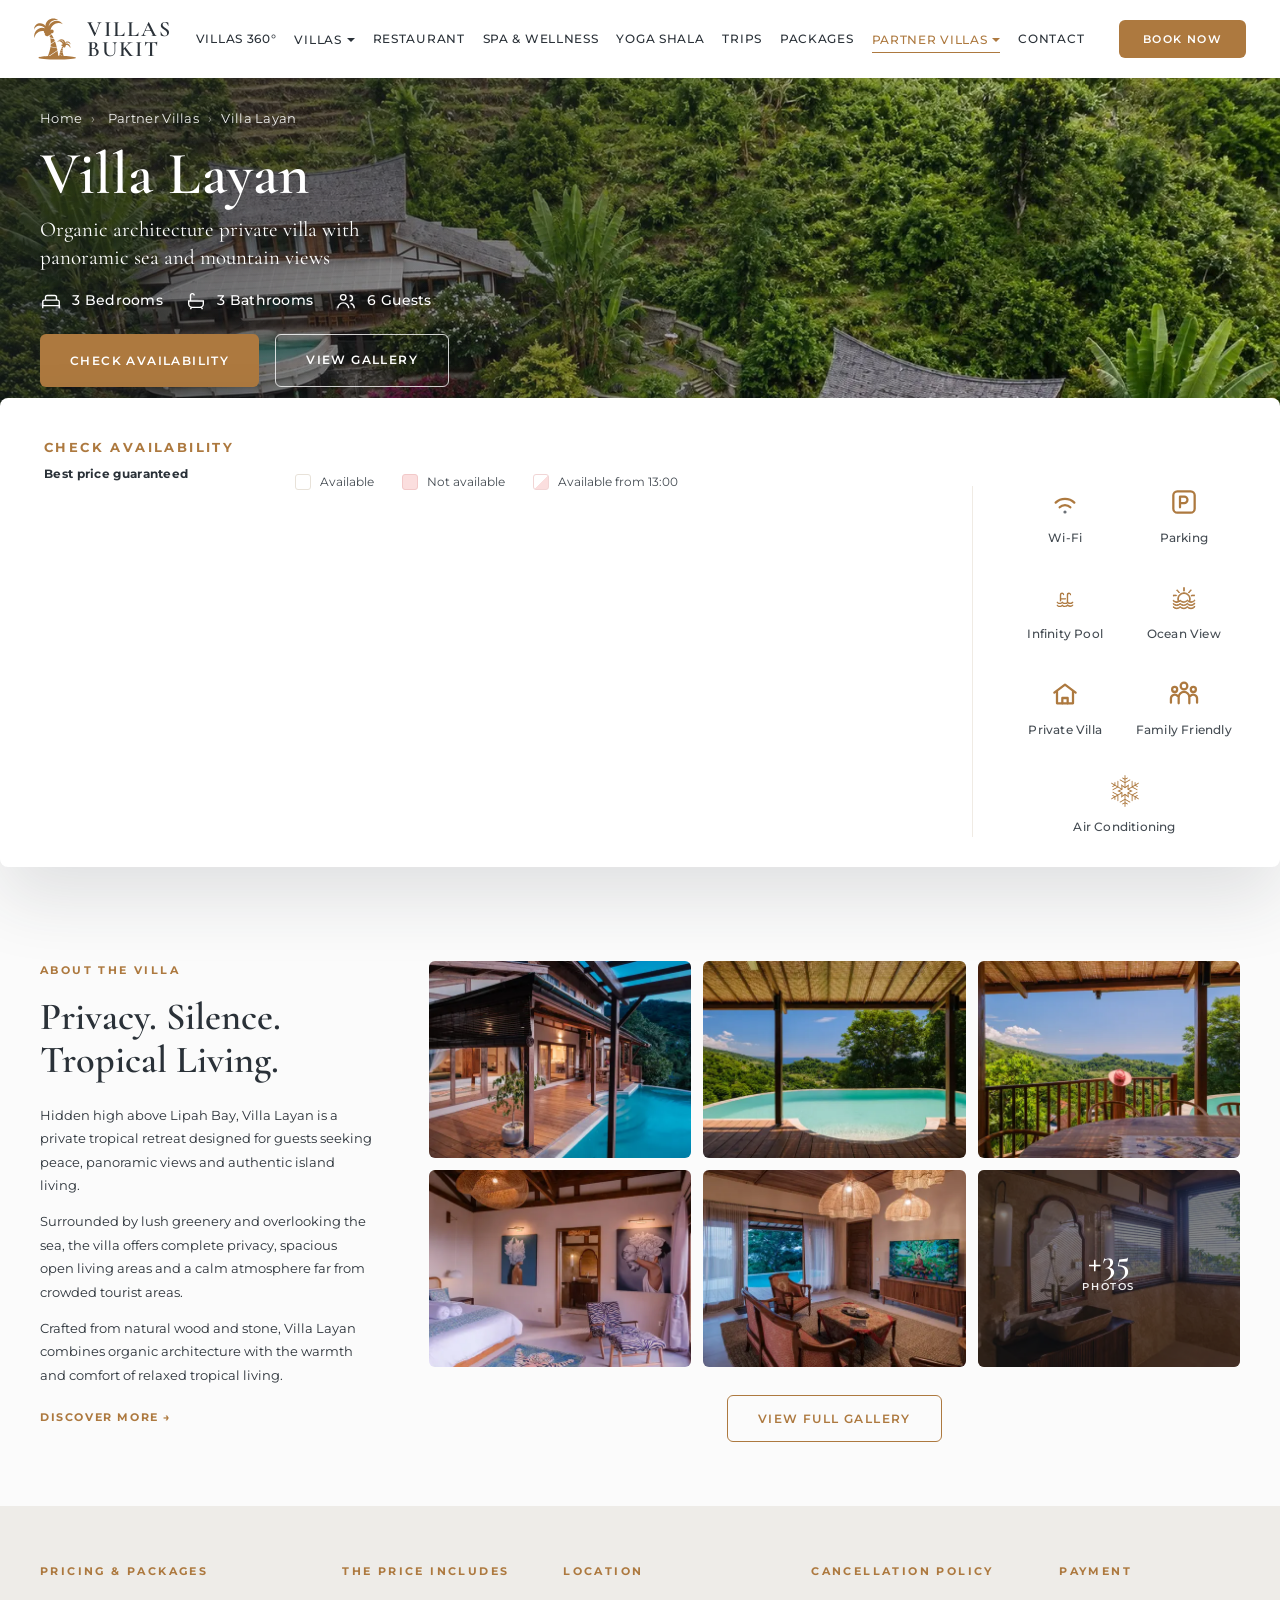
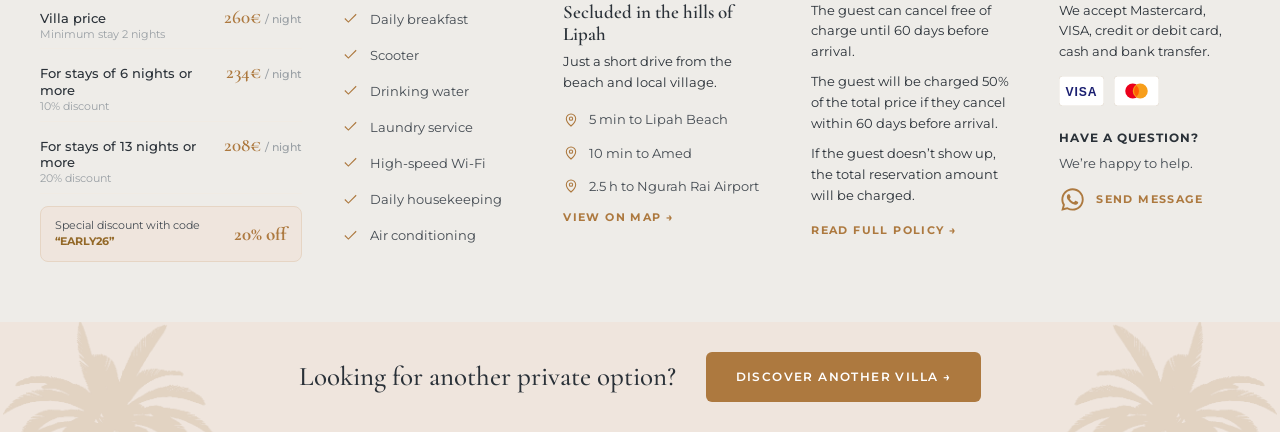
==== villa-layan/index.html @ c26c5bc2 "Initial commit — partner villas site (Villa Sana + Villa Layan) Villa Sana responsive hero: 1500px w" ====
<!DOCTYPE html>
<html lang="en">
<head>
  <meta charset="UTF-8">
  <meta name="viewport" content="width=device-width, initial-scale=1.0">
  <title>Villa Layan — Organic Architecture Private Villa | Villas Bukit Lipah</title>
  <meta name="description" content="Villa Layan – organic architecture private villa with panoramic sea and mountain views. 3 bedrooms, infinity pool, secluded in the hills of Lipah, Bali.">
  <link rel="icon" href="https://villasbukit.com/wp-content/uploads/2020/02/cropped-cropped-LogoEmbleme-32x32.png" sizes="32x32">
  <link rel="preconnect" href="https://fonts.googleapis.com">
  <link rel="preconnect" href="https://fonts.gstatic.com" crossorigin>
  <!-- warm up Smoobu's origins early so the booking tool + calendar load faster -->
  <link rel="preconnect" href="https://login.smoobu.com">
  <link rel="preconnect" href="https://booking.smoobu.com">
  <link rel="dns-prefetch" href="https://login.smoobu.com">
  <link rel="dns-prefetch" href="https://booking.smoobu.com">
  <!-- the booking tool serially loads jQuery then iframe-resizer (from cdnjs) before it can
       size + reveal the search bar; warm cdnjs and preload both so the bar appears fast on cold loads -->
  <link rel="preconnect" href="https://cdnjs.cloudflare.com">
  <link rel="dns-prefetch" href="https://cdnjs.cloudflare.com">
  <link rel="preload" as="script" href="https://login.smoobu.com/js/limitless/core/libraries/jquery.min.js">
  <link rel="preload" as="script" href="https://cdnjs.cloudflare.com/ajax/libs/iframe-resizer/3.5.16/iframeResizer.min.js">
  <link rel="stylesheet" href="../css/style.css?v=3">
</head>
<body data-villa="layan">

<!-- ============ NAV ============ -->
<nav class="navbar" id="navbar">
  <div class="container">
    <a href="https://villasbukit.com/" class="nav-logo" aria-label="Villas Bukit Lipah">
      <img class="nav-logo-mark" src="../images/logo-palm.svg" alt="" aria-hidden="true">
      <span class="nav-logo-text">Villas<br>Bukit</span>
    </a>
    <div class="nav-menu">
      <a href="https://villasbukit.com/virtual-tour/">Villas 360°</a>
      <div class="nav-item-dropdown">
        <a href="https://villasbukit.com/our-villas/">Villas<i class="nav-caret"></i></a>
        <div class="dropdown-menu">
          <a href="https://villasbukit.com/villa-fire/">Villa Fire</a>
          <a href="https://villasbukit.com/villa-air/">Villa Air</a>
          <a href="https://villasbukit.com/villa-earth/">Villa Earth</a>
          <a href="https://villasbukit.com/villa-water/">Villa Water</a>
          <a href="https://villasbukit.com/spirit-villa/">Villa Spirit</a>
        </div>
      </div>
      <a href="https://villasbukit.com/restaurant/">Restaurant</a>
      <a href="https://villasbukit.com/welness-and-spa/">Spa &amp; Wellness</a>
      <a href="https://villasbukit.com/yoga-shala/">Yoga Shala</a>
      <a href="https://villasbukit.com/transport-trips-and-travel/">Trips</a>
      <a href="https://villasbukit.com/packages/">Packages</a>
      <div class="nav-item-dropdown">
        <a href="./" class="active">Partner Villas<i class="nav-caret"></i></a>
        <div class="dropdown-menu">
          <a href="../villa-sana/">Villa Sana</a>
          <a href="./">Villa Layan</a>
        </div>
      </div>
      <a href="https://villasbukit.com/contact/">Contact</a>
    </div>
    <div class="nav-right">
      <button class="btn btn-gold btn-sm nav-cta desktop" data-open-booking>Book Now</button>
      <button class="btn btn-gold btn-sm nav-cta mobile" data-open-booking>Book Now</button>
      <div class="nav-burger" id="burger" aria-label="Menu" role="button" tabindex="0">
        <span></span><span></span><span></span>
      </div>
    </div>
  </div>
</nav>

<!-- ============ MOBILE MENU ============ -->
<div class="mobile-menu" id="mobileMenu">
  <a href="https://villasbukit.com/virtual-tour/">Villas 360°</a>
  <a href="https://villasbukit.com/our-villas/" class="m-toggle">Villas</a>
  <div class="m-sub">
    <a href="https://villasbukit.com/villa-fire/">Villa Fire</a>
    <a href="https://villasbukit.com/villa-air/">Villa Air</a>
    <a href="https://villasbukit.com/villa-earth/">Villa Earth</a>
    <a href="https://villasbukit.com/villa-water/">Villa Water</a>
    <a href="https://villasbukit.com/spirit-villa/">Villa Spirit</a>
  </div>
  <a href="https://villasbukit.com/restaurant/">Restaurant</a>
  <a href="https://villasbukit.com/welness-and-spa/">Spa &amp; Wellness</a>
  <a href="https://villasbukit.com/yoga-shala/">Yoga Shala</a>
  <a href="https://villasbukit.com/transport-trips-and-travel/">Trips</a>
  <a href="https://villasbukit.com/packages/">Packages</a>
  <a href="./" class="m-toggle active">Partner Villas</a>
  <div class="m-sub">
    <a href="../villa-sana/">Villa Sana</a>
    <a href="./">Villa Layan</a>
  </div>
  <a href="https://villasbukit.com/contact/">Contact</a>
  <button class="btn btn-gold" data-open-booking>Book Now</button>
</div>

<!-- ============ HERO ============ -->
<header class="hero">
  <div class="hero-bg" style="background-image:url('../images/villa-layan/main.webp')"></div>
  <div class="container">
    <div class="hero-inner">
      <nav class="breadcrumb">
        <a href="https://villasbukit.com/">Home</a><span>›</span>
        Partner Villas<span>›</span>Villa Layan
      </nav>
      <h1>Villa Layan</h1>
      <p class="hero-sub">Organic architecture private villa with panoramic sea and mountain views</p>
      <div class="hero-specs">
        <div class="hero-spec">
          <svg viewBox="0 0 24 24"><path d="M3 17v-4a2 2 0 0 1 2-2h14a2 2 0 0 1 2 2v4M3 17h18M3 17v3M21 17v3M6 11V8a2 2 0 0 1 2-2h8a2 2 0 0 1 2 2v3"/></svg>
          3 Bedrooms
        </div>
        <div class="hero-spec">
          <svg viewBox="0 0 24 24"><path d="M4 12h16v3a4 4 0 0 1-4 4H8a4 4 0 0 1-4-4v-3ZM6 12V6a2 2 0 0 1 2-2 2 2 0 0 1 2 2M7 19l-1 2M18 19l1 2"/></svg>
          3 Bathrooms
        </div>
        <div class="hero-spec">
          <svg viewBox="0 0 24 24"><circle cx="9" cy="8" r="3"/><path d="M3 20a6 6 0 0 1 12 0M16 6a3 3 0 0 1 0 6M21 20a5.5 5.5 0 0 0-4-5.3"/></svg>
          6 Guests
        </div>
      </div>
      <div class="hero-buttons">
        <button class="btn btn-gold" data-open-booking>Check Availability</button>
        <a href="#gallery" class="btn btn-ghost">View Gallery</a>
      </div>
    </div>
  </div>
</header>

<!-- ============ CHECK AVAILABILITY ============ -->
<section class="availability" id="booking">
  <div class="container">
    <div class="section-head reveal">
      <span class="eyebrow">Check Availability</span>
      <span class="best">Best price guaranteed</span>
    </div>

    <div class="avail-grid">
      <div class="availability-main">

      <!-- real Smoobu booking tool — search bar sits directly above the calendar
           (per Laptopview.png); self-initialises, themed via Smoobu CSS variables -->
      <div class="booking-tool" id="apartmentIframeLayan">
        <script type="text/javascript" src="https://login.smoobu.com/js/Settings/BookingToolIframe.js"></script>
        <script>BookingToolIframe.initialize({"url": "https://login.smoobu.com/en/booking-tool/iframe/1754582?apartmentGroups[]=3327807", "baseUrl": "https://login.smoobu.com", "target": "#apartmentIframeLayan"})</script>
      </div>

      <!-- Smoobu calendar (kept from Smoobu, restyled) — availability overview -->
      <div class="calendar-wrap reveal" id="calWrap">
        <div id="smoobuApartment3327807de" class="calendarWidget">
          <div class="calendarContent"
            data-load-calendar-url="https://login.smoobu.com/en/cockpit/widget/single-calendar/3327807"
            data-verification="f1a49fb32430e49b56df821ab003125f1d9bfb62e5f1f7b851524385f10afc27"
            data-baseUrl="https://login.smoobu.com"
            data-disable-css="false">
          </div>
          <script type="text/javascript" src="https://login.smoobu.com/js/Apartment/CalendarWidget.js"></script>
        </div>
        <div class="cal-legend">
          <span><i class="av"></i>Available</span>
          <span><i class="na"></i>Not available</span>
          <span><i class="li"></i>Available from 13:00</span>
        </div>
      </div>
    </div>

    <!-- amenities (gold line icons) -->
    <aside class="amenities reveal-r">
      <div class="amenity">
        <svg viewBox="0 0 24 24"><path d="M5 12.5a10 10 0 0 1 14 0M8 16a5.5 5.5 0 0 1 8 0"/><circle cx="12" cy="19.5" r="1.2" fill="currentColor" stroke="none"/></svg>
        <span>Wi-Fi</span>
      </div>
      <div class="amenity">
        <svg viewBox="0 0 24 24"><rect x="4" y="4" width="16" height="16" rx="3"/><path d="M9 16V8h3.2a2.4 2.4 0 0 1 0 4.8H9"/></svg>
        <span>Parking</span>
      </div>
      <div class="amenity">
        <svg viewBox="-20 0 190 190" class="ico-fill"><path fill-rule="evenodd" clip-rule="evenodd" d="M90.8601 125.51C85.4101 132.65 65.8601 132.99 59.2501 126.07C53.0601 133.18 31.6601 133.99 24.6801 120.39L28.8401 115.83C35.0501 125.42 51.3701 126.45 58.6601 115.83C59.1215 115.778 59.5856 115.751 60.0501 115.75C64.7901 123.75 78.19 125.34 85.7701 120.1C85.69 109.88 85.4501 79.1001 85.4501 76.7001C85.4501 56.5301 112.86 57.8301 111.28 78.6001L105.18 79.1301C105.18 68.4901 93.8701 69.0401 93.8601 76.7901C93.8601 78.8901 94.0701 109.27 94.1401 118.38C101.88 124.81 114.83 123.91 121.36 116.06L125.36 119.67C118.74 133.64 98.7701 133.21 90.8601 125.51ZM73.4901 103.9C67.3801 103.82 58.0401 103.84 52.7201 103.9C52.7801 109.63 52.8301 113.9 52.8301 113.9L44.5301 116.34C44.5301 116.34 44.1801 79.7801 44.1801 76.7501C44.1801 56.5801 71.8701 57.5401 70.2901 77.3901L63.9201 78.6301C63.9201 67.2501 52.5001 69.5201 52.5001 76.6301C52.5001 80.8601 52.5601 88.7301 52.6401 96.1501L80.9201 95.8301C80.9201 95.8301 82.4701 104 73.4901 103.9ZM58.6601 133C59.1215 132.946 59.5855 132.916 60.0501 132.91C65.8301 142.62 84.4801 142.91 89.7601 132.85H91.4901C98.4901 142.15 114.01 142.09 121.36 133.26L125.36 136.87C118.78 150.87 98.8101 150.41 90.9001 142.71C85.4501 149.85 65.9001 150.18 59.2901 143.27C53.1001 150.38 31.7001 151.18 24.7201 137.59L28.8401 133C35.0501 142.62 51.3701 143.65 58.6601 133Z"/></svg>
        <span>Infinity Pool</span>
      </div>
      <div class="amenity">
        <svg viewBox="0 0 512 512" class="ico-fill"><g> <path d="M139.7469025,326.0671082c11.5529022,0,22.6884003-2.4421082,32.9447937-6.9425964 c0.1240082-0.0500183,0.2556-0.0395203,0.3774109-0.0991211c0.0807953-0.039978,0.1274872-0.1152039,0.2050934-0.1576843 c7.8430023-3.5155945,15.1763-8.2070923,21.6934052-14.1325989c15.1696014,13.7937012,34.5816956,21.3320007,55.2179871,21.3320007 c22.2089996,0,43.3050995-8.9454956,58.7597198-24.7362976c8.2817993,8.4604797,18.2124023,14.8800964,29.036377,19.0871887 c0.0403137,0.021698,0.0620117,0.0614929,0.1028137,0.0820007c0.4533997,0.2326965,0.9248047,0.3725891,1.4003906,0.4656067 c8.9482117,3.2789917,18.4599915,5.1015015,28.2225952,5.1015015c24.2138977,0,47.1058044-10.6322937,62.803009-29.1755066 c1.8911133-2.2351074,1.6142883-5.5773926-0.6207886-7.4709167c-2.2272949-1.8832703-5.5801086-1.6142883-7.466095,0.6206055 c-13.6821289,16.1632996-33.625,25.4295959-54.7161255,25.4295959c-6.789978,0-13.4291992-1.0578003-19.8104858-2.9000854 c5.5614929-12.6601868,8.3837891-26.1499023,8.3837891-40.1931152c0-55.292984-44.9841003-100.2797852-100.2797852-100.2797852 c-55.2954102,0-100.2825012,44.9868011-100.2825012,100.2797852c0,13.5686035,2.6381989,26.6467285,7.8500977,38.9614258 c-7.5559082,2.6654968-15.5617065,4.1317749-23.821701,4.1317749c-19.0270996,0-36.9570999-7.388092-50.483902-20.8089905 c-2.0799026-2.0646973-5.4380035-2.0541992-7.4919968,0.0307007c-2.0617065,2.074707-2.046402,5.4326172,0.0309982,7.4916992 C97.3262024,317.5871887,117.9055023,326.0671082,139.7469025,326.0671082z M256.0010071,182.6941071 c49.452179,0,89.6835938,40.2318878,89.6835938,89.6835785c0,12.7956238-2.6223145,25.0720215-7.7778015,36.5742188 c-9.4641113-4.3395996-17.9956055-10.7346191-24.9182129-18.910614c-2.0126953-2.3798828-6.0739746-2.3693848-8.0867004,0 c-13.6820984,16.1632996-33.625,25.4295959-54.7162933,25.4295959c-19.5131989,0-37.7717896-7.7398987-51.4152985-21.7975769 c-0.998291-1.0295105-2.3694-1.6087952-3.8026886-1.6087952c-1.4334106,0-2.8045044,0.5792847-3.8003082,1.6087952 c-5.285202,5.444397-11.2761993,9.9133911-17.7507935,13.3796997c-4.621109-10.9712219-7.1018066-22.5825195-7.1018066-34.6753235 C166.3146973,222.9259949,206.5467072,182.6941071,256.0010071,182.6941071z"/> <path d="M422.4236145,340.6366882c-13.6821289,16.1631165-33.625,25.429718-54.7161255,25.429718 c-21.0912781,0-41.0340881-9.2666016-54.7189026-25.429718c-2.0126953-2.3800964-6.0739746-2.3695984-8.0867004,0 c-13.6820984,16.1631165-33.625,25.429718-54.7162933,25.429718c-19.5131989,0-37.7717896-7.7402039-51.4152985-21.797821 c-0.998291-1.0292969-2.3694-1.6091919-3.8026886-1.6091919c-1.4334106,0-2.8045044,0.579895-3.8003082,1.6091919 c-13.6463013,14.0576172-31.9073029,21.797821-51.4203949,21.797821c-19.0270996,0-36.9570999-7.3883972-50.483902-20.8096008 c-2.0799026-2.064209-5.4380035-2.0484924-7.4919968,0.0310059c-2.0617065,2.0749817-2.046402,5.4328918,0.0309982,7.4919739 c15.5242004,15.4026184,36.1035004,23.8826294,57.9449005,23.8826294c20.6362,0,40.0482941-7.5384216,55.2207031-21.3321228 c15.1696014,13.7937012,34.5816956,21.3321228,55.2179871,21.3321228c22.2089996,0,43.3050995-8.9456177,58.7597198-24.7364197 c15.4565735,15.790802,36.5534973,24.7364197,58.7621765,24.7364197c24.2138977,0,47.1058044-10.6324158,62.803009-29.1753235 c1.8911133-2.2353821,1.6142883-5.5776978-0.6207886-7.4711914 C427.6624146,338.1325989,424.3096008,338.4016113,422.4236145,340.6366882z"/> <path d="M422.4236145,391.2319031c-13.6821289,16.1633911-33.625,25.4295044-54.7161255,25.4295044 c-21.0912781,0-41.0340881-9.2661133-54.7189026-25.4295044c-2.0126953-2.3797913-6.0739746-2.3695984-8.0867004,0 c-13.6820984,16.1633911-33.625,25.4295044-54.7162933,25.4295044c-19.5131989,0-37.7717896-7.7400208-51.4152985-21.7973938 c-0.998291-1.0298157-2.3694-1.6089172-3.8026886-1.6089172c-1.4334106,0-2.8045044,0.5791016-3.8003082,1.6089172 c-13.6463013,14.057373-31.9073029,21.7973938-51.4203949,21.7973938c-19.0270996,0-36.9570999-7.3882141-50.483902-20.8091125 c-2.0799026-2.0644836-5.4380035-2.0491028-7.4919968,0.0310059c-2.0617065,2.074707-2.046402,5.4325867,0.0309982,7.4916992 c15.5242004,15.4025879,36.1035004,23.8825989,57.9449005,23.8825989c20.6362,0,40.0482941-7.5380859,55.2207031-21.3317871 c15.1696014,13.7937012,34.5816956,21.3317871,55.2179871,21.3317871c22.2089996,0,43.3050995-8.9455872,58.7597198-24.7363892 c15.4565735,15.790802,36.5534973,24.7363892,58.7621765,24.7363892c24.2138977,0,47.1058044-10.6323853,62.803009-29.175293 c1.8911133-2.2354126,1.6142883-5.5773926-0.6207886-7.4711914 C427.6624146,388.7278137,424.3096008,388.9967957,422.4236145,391.2319031z"/> <path d="M256.0010071,142.1309052c2.9259949,0,5.2982788-2.3699036,5.2982788-5.298111V90.0402985 c0-2.9284973-2.3722839-5.2978973-5.2982788-5.2978973c-2.9258118,0-5.2978058,2.3694-5.2978058,5.2978973v46.7924957 C250.7032013,139.7610016,253.0751953,142.1309052,256.0010071,142.1309052z"/> <path d="M173.7597961,167.7209015c1.0348969,1.0346985,2.3901062,1.552002,3.746109,1.552002 c1.3551941,0,2.7108917-0.5173035,3.7455902-1.552002c2.0696106-2.069809,2.0696106-5.4223022,0-7.4918976l-33.0868988-33.0869064 c-2.069397-2.0695953-5.4221039-2.0695953-7.4916992,0c-2.0695953,2.069603-2.0695953,5.4220963,0,7.4917068 L173.7597961,167.7209015z"/> <path d="M334.4938965,169.2729034c1.3554993,0,2.7109985-0.5173035,3.7459106-1.552002l33.0892944-33.0870972 c2.0696106-2.0696106,2.0696106-5.4221039,0-7.4917068c-2.0693054-2.0695953-5.421814-2.0695953-7.491394,0l-33.0895996,33.0869064 c-2.0696106,2.0695953-2.0696106,5.4220886,0,7.4918976C331.7827148,168.7556,333.1382141,169.2729034,334.4938965,169.2729034z"/> <path d="M377.9363098,220.2097015h46.7948914c2.9260864,0,5.2980957-2.3699036,5.2980957-5.2980957 c0-2.9282074-2.3720093-5.298111-5.2980957-5.298111h-46.7948914c-2.9259949,0-5.2980957,2.3699036-5.2980957,5.298111 C372.6382141,217.839798,375.0103149,220.2097015,377.9363098,220.2097015z"/> <path d="M87.2710037,220.2097015h46.7925034c2.9257965,0,5.2980957-2.3699036,5.2980957-5.2980957 c0-2.9282074-2.3722992-5.298111-5.2980957-5.298111H87.2710037c-2.9260025,0-5.2981033,2.3699036-5.2981033,5.298111 C81.9729004,217.839798,84.3450012,220.2097015,87.2710037,220.2097015z"/> </g></svg>
        <span>Ocean View</span>
      </div>
      <div class="amenity">
        <svg viewBox="0 0 24 24"><path d="M4 11l8-6 8 6M6 10v9h12v-9"/><path d="M10 19v-4h4v4"/></svg>
        <span>Private Villa</span>
      </div>
      <div class="amenity">
        <svg viewBox="0 0 24 24"><circle cx="12" cy="6" r="2.5"/><path d="M8 19v-4.6a4 4 0 0 1 8 0V19"/><circle cx="5" cy="8.6" r="1.9"/><path d="M2.2 18.5v-3.1a2.9 2.9 0 0 1 5-2"/><circle cx="19" cy="8.6" r="1.9"/><path d="M21.8 18.5v-3.1a2.9 2.9 0 0 0-5-2"/></svg>
        <span>Family Friendly</span>
      </div>
      <div class="amenity">
        <svg viewBox="0 0 35.8 35.8" class="ico-fill"><g> <path d="M33.212,26.16l-3.054-1.764l1.84-1.062c0.238-0.139,0.32-0.441,0.184-0.684c-0.14-0.238-0.445-0.322-0.684-0.183 L29.16,23.82l-2.32-1.34l4.729-2.73c0.239-0.139,0.321-0.441,0.184-0.684c-0.139-0.238-0.445-0.322-0.684-0.183l-5.23,3.019 l-3.619-2.09l4.352-1.918l-4.354-1.919l3.619-2.091l5.231,3.021c0.079,0.047,0.165,0.067,0.25,0.067 c0.174,0,0.342-0.091,0.435-0.25c0.139-0.239,0.057-0.546-0.184-0.683l-4.731-2.732l2.32-1.34L31.5,13.32 c0.079,0.046,0.165,0.066,0.25,0.066c0.173,0,0.341-0.09,0.435-0.25c0.138-0.238,0.056-0.545-0.184-0.682L30.16,11.39l3.052-1.762 c0.239-0.139,0.32-0.443,0.184-0.684c-0.14-0.238-0.446-0.322-0.684-0.184l-3.051,1.763L29.66,8.401c0-0.275-0.225-0.5-0.5-0.5 c-0.276,0-0.5,0.225-0.5,0.5l0.001,2.699l-2.32,1.34l0.001-5.46c0-0.276-0.224-0.5-0.5-0.5c-0.275,0-0.5,0.224-0.5,0.5 l-0.001,6.037l-3.619,2.09l0.515-4.728l-3.838,2.81V9.008l5.229-3.021c0.238-0.138,0.32-0.443,0.184-0.684 c-0.14-0.238-0.445-0.321-0.684-0.182l-4.729,2.73V5.173l2.339-1.352c0.239-0.138,0.321-0.443,0.184-0.684 c-0.14-0.238-0.445-0.322-0.684-0.182L18.399,4.02V0.5c0-0.276-0.224-0.5-0.5-0.5s-0.5,0.224-0.5,0.5v3.523L15.56,2.961 c-0.24-0.141-0.545-0.057-0.683,0.184c-0.138,0.239-0.056,0.545,0.183,0.684l2.339,1.352v2.678l-4.729-2.73 c-0.24-0.14-0.545-0.057-0.683,0.184c-0.138,0.239-0.056,0.545,0.183,0.684l5.229,3.02v4.184l-3.837-2.811l0.514,4.729 l-3.621-2.092V6.989c0-0.276-0.224-0.5-0.5-0.5c-0.276,0-0.5,0.224-0.5,0.5v5.462l-2.318-1.34L7.136,8.41 c0-0.277-0.224-0.5-0.5-0.5c-0.276,0-0.5,0.223-0.5,0.5l0.001,2.125L3.084,8.771C2.845,8.63,2.539,8.714,2.401,8.955 C2.263,9.194,2.345,9.5,2.584,9.638L5.636,11.4l-1.839,1.062c-0.239,0.139-0.321,0.443-0.183,0.684 c0.093,0.16,0.261,0.25,0.434,0.25c0.085,0,0.171-0.021,0.25-0.066l2.339-1.351l2.319,1.339l-4.729,2.73 c-0.239,0.139-0.321,0.443-0.183,0.684c0.093,0.16,0.261,0.25,0.434,0.25c0.085,0,0.171-0.021,0.25-0.066l5.23-3.021l3.622,2.091 l-4.352,1.919l4.351,1.919l-3.621,2.09l-5.231-3.018c-0.241-0.138-0.545-0.058-0.683,0.184c-0.138,0.24-0.056,0.545,0.183,0.686 l4.731,2.729l-2.321,1.34l-2.338-1.352c-0.239-0.142-0.545-0.058-0.683,0.184c-0.138,0.238-0.056,0.545,0.183,0.684l1.838,1.062 l-3.05,1.76c-0.239,0.139-0.321,0.443-0.183,0.684c0.093,0.16,0.261,0.25,0.434,0.25c0.085,0,0.171-0.021,0.25-0.065l3.051-1.763 L6.14,27.4c0,0.276,0.224,0.5,0.5,0.5l0,0c0.276,0,0.5-0.225,0.5-0.5l-0.001-2.701l2.322-1.34l-0.002,5.463 c0,0.277,0.224,0.5,0.5,0.5s0.5-0.223,0.5-0.5l0.002-6.041l3.619-2.09l-0.514,4.729l3.837-2.81v4.183l-5.228,3.021 c-0.239,0.139-0.321,0.442-0.183,0.684c0.138,0.236,0.444,0.318,0.683,0.184l4.728-2.73v2.679l-2.339,1.353 c-0.239,0.139-0.321,0.442-0.183,0.684c0.138,0.236,0.444,0.32,0.683,0.184l1.839-1.062V35.3c0,0.274,0.224,0.5,0.5,0.5 s0.5-0.226,0.5-0.5v-3.524l1.841,1.062c0.079,0.046,0.165,0.066,0.25,0.066c0.174,0,0.342-0.09,0.435-0.25 c0.139-0.239,0.057-0.545-0.184-0.684l-2.341-1.354v-2.678l4.729,2.73c0.079,0.046,0.165,0.066,0.25,0.066 c0.174,0,0.342-0.09,0.435-0.25c0.139-0.239,0.057-0.545-0.184-0.684l-5.229-3.021V22.6l3.838,2.811l-0.514-4.729l3.62,2.09v6.039 c0,0.276,0.224,0.5,0.5,0.5c0.275,0,0.5-0.224,0.5-0.5V23.35l2.318,1.34l0.001,2.699c0,0.275,0.225,0.5,0.5,0.5s0.5-0.225,0.5-0.5 l-0.001-2.123l3.053,1.764c0.079,0.045,0.165,0.066,0.25,0.066c0.174,0,0.342-0.09,0.435-0.25 C33.536,26.604,33.454,26.296,33.212,26.16z M20.997,23.259l-2.6-1.901l-0.499-0.363l-0.501,0.365l-2.598,1.9l0.348-3.201 l0.067-0.615l-0.567-0.25l-2.945-1.299l2.946-1.299l0.566-0.25l-0.067-0.616l-0.348-3.2l2.598,1.901l0.5,0.364l0.5-0.365l2.6-1.901 l-0.349,3.201l-0.066,0.616l0.564,0.249l2.946,1.3l-2.944,1.299l-0.566,0.25l0.066,0.615L20.997,23.259z"/> </g></svg>
        <span>Air Conditioning</span>
      </div>
    </aside>
    </div>
  </div>
</section>

<!-- ============ ABOUT + GALLERY ============ -->
<section class="about" id="gallery">
  <div class="container">
    <div class="about-text reveal-l">
      <span class="eyebrow">About the Villa</span>
      <h2>Privacy. Silence.<br>Tropical Living.</h2>
      <p>Hidden high above Lipah Bay, Villa Layan is a private tropical retreat designed for guests seeking peace, panoramic views and authentic island living.</p>
      <p>Surrounded by lush greenery and overlooking the sea, the villa offers complete privacy, spacious open living areas and a calm atmosphere far from crowded tourist areas.</p>
      <p>Crafted from natural wood and stone, Villa Layan combines organic architecture with the warmth and comfort of relaxed tropical living.</p>
      <a href="#gallery" class="text-link">Discover More →</a>
    </div>
    <div class="gallery-block">
      <div class="gallery" id="galleryGrid">
        <div class="gallery-item reveal"><img src="../images/villa-layan/art-enso-2026-76-thumb.webp" data-full="../images/villa-layan/art-enso-2026-76.webp" alt="Villa Layan infinity pool at golden hour" loading="lazy"></div>
        <div class="gallery-item reveal" data-d="1"><img src="../images/villa-layan/art-enso-2026-6-1-thumb.webp" data-full="../images/villa-layan/art-enso-2026-6-1.webp" alt="Pool terrace with panoramic sea view" loading="lazy"></div>
        <div class="gallery-item reveal" data-d="2"><img src="../images/villa-layan/1-thumb.webp" data-full="../images/villa-layan/1.webp" alt="Open-air living terrace with ocean view" loading="lazy"></div>
        <div class="gallery-item reveal" data-d="3"><img src="../images/villa-layan/rznv-enso-2026-59-thumb.webp" data-full="../images/villa-layan/rznv-enso-2026-59.webp" alt="Master bedroom with panoramic view" loading="lazy"></div>
        <div class="gallery-item reveal" data-d="4"><img src="../images/villa-layan/art-enso-2026-73-thumb.webp" data-full="../images/villa-layan/art-enso-2026-73.webp" alt="Open-plan living and dining area" loading="lazy"></div>
        <div class="gallery-item reveal" data-d="5"><img src="../images/villa-layan/rznv-enso-2026-76-thumb.webp" data-full="../images/villa-layan/rznv-enso-2026-76.webp" alt="Designer bathroom with sea view" loading="lazy"></div>
        <!-- remaining photos — cycle in the lightbox via "View Full Gallery" -->
        <img hidden data-full="../images/villa-layan/11.webp" alt="Villa Layan">
        <img hidden data-full="../images/villa-layan/12.webp" alt="Villa Layan">
        <img hidden data-full="../images/villa-layan/14.webp" alt="Villa Layan">
        <img hidden data-full="../images/villa-layan/2.webp" alt="Villa Layan">
        <img hidden data-full="../images/villa-layan/3.webp" alt="Villa Layan">
        <img hidden data-full="../images/villa-layan/4.webp" alt="Villa Layan">
        <img hidden data-full="../images/villa-layan/8.webp" alt="Villa Layan">
        <img hidden data-full="../images/villa-layan/a4f466fe-4e78-4092-87ba-4b633708cfd1.webp" alt="Villa Layan">
        <img hidden data-full="../images/villa-layan/art-enso-2026-10.webp" alt="Villa Layan">
        <img hidden data-full="../images/villa-layan/art-enso-2026-24.webp" alt="Villa Layan">
        <img hidden data-full="../images/villa-layan/art-enso-2026-32.webp" alt="Villa Layan">
        <img hidden data-full="../images/villa-layan/art-enso-2026-39.webp" alt="Villa Layan">
        <img hidden data-full="../images/villa-layan/art-enso-2026-50.webp" alt="Villa Layan">
        <img hidden data-full="../images/villa-layan/art-enso-2026-54.webp" alt="Villa Layan">
        <img hidden data-full="../images/villa-layan/art-enso-2026-6.webp" alt="Villa Layan">
        <img hidden data-full="../images/villa-layan/art-enso-2026-80.webp" alt="Villa Layan">
        <img hidden data-full="../images/villa-layan/rznv-enso-2026-000.webp" alt="Villa Layan">
        <img hidden data-full="../images/villa-layan/rznv-enso-2026-001.webp" alt="Villa Layan">
        <img hidden data-full="../images/villa-layan/rznv-enso-2026-0011.webp" alt="Villa Layan">
        <img hidden data-full="../images/villa-layan/rznv-enso-2026-002.webp" alt="Villa Layan">
        <img hidden data-full="../images/villa-layan/rznv-enso-2026-003.webp" alt="Villa Layan">
        <img hidden data-full="../images/villa-layan/rznv-enso-2026-004.webp" alt="Villa Layan">
        <img hidden data-full="../images/villa-layan/rznv-enso-2026-008.webp" alt="Villa Layan">
        <img hidden data-full="../images/villa-layan/rznv-enso-2026-103.webp" alt="Villa Layan">
        <img hidden data-full="../images/villa-layan/rznv-enso-2026-105.webp" alt="Villa Layan">
        <img hidden data-full="../images/villa-layan/rznv-enso-2026-22.webp" alt="Villa Layan">
        <img hidden data-full="../images/villa-layan/rznv-enso-2026-33.webp" alt="Villa Layan">
        <img hidden data-full="../images/villa-layan/rznv-enso-2026-40.webp" alt="Villa Layan">
        <img hidden data-full="../images/villa-layan/rznv-enso-2026-54.webp" alt="Villa Layan">
        <img hidden data-full="../images/villa-layan/rznv-enso-2026-63.webp" alt="Villa Layan">
        <img hidden data-full="../images/villa-layan/rznv-enso-2026-66.webp" alt="Villa Layan">
        <img hidden data-full="../images/villa-layan/rznv-enso-2026-73.webp" alt="Villa Layan">
        <img hidden data-full="../images/villa-layan/rznv-enso-2026-84.webp" alt="Villa Layan">
        <img hidden data-full="../images/villa-layan/rznv-enso-2026-90.webp" alt="Villa Layan">
        <img hidden data-full="../images/villa-layan/rznv-enso-2026-91.webp" alt="Villa Layan">
      </div>
      <div class="gallery-cta">
        <button class="btn btn-gold-outline" id="viewFullGallery">View Full Gallery</button>
      </div>
    </div>
  </div>
</section>

<!-- ============ INFO ROW ============ -->
<section class="info">
  <div class="container">
    <!-- Pricing -->
    <div class="info-col reveal">
      <span class="eyebrow">Pricing &amp; Packages</span>
      <div class="price-row">
        <div class="price-label">Villa price<small>Minimum stay 2 nights</small></div>
        <div class="price-val">260€ <span>/ night</span></div>
      </div>
      <div class="price-row">
        <div class="price-label">For stays of 6 nights or more<small>10% discount</small></div>
        <div class="price-val">234€ <span>/ night</span></div>
      </div>
      <div class="price-row">
        <div class="price-label">For stays of 13 nights or more<small>20% discount</small></div>
        <div class="price-val">208€ <span>/ night</span></div>
      </div>
      <div class="promo">
        <div class="promo-text">Special discount with code <b>“EARLY26”</b></div>
        <div class="promo-badge">20% off</div>
      </div>
    </div>

    <!-- Includes -->
    <div class="info-col reveal" data-d="1">
      <span class="eyebrow">The Price Includes</span>
      <ul class="includes">
        <li><svg viewBox="0 0 24 24"><path d="M20 6 9 17l-5-5"/></svg>Daily breakfast</li>
        <li><svg viewBox="0 0 24 24"><path d="M20 6 9 17l-5-5"/></svg>Scooter</li>
        <li><svg viewBox="0 0 24 24"><path d="M20 6 9 17l-5-5"/></svg>Drinking water</li>
        <li><svg viewBox="0 0 24 24"><path d="M20 6 9 17l-5-5"/></svg>Laundry service</li>
        <li><svg viewBox="0 0 24 24"><path d="M20 6 9 17l-5-5"/></svg>High-speed Wi-Fi</li>
        <li><svg viewBox="0 0 24 24"><path d="M20 6 9 17l-5-5"/></svg>Daily housekeeping</li>
        <li><svg viewBox="0 0 24 24"><path d="M20 6 9 17l-5-5"/></svg>Air conditioning</li>
      </ul>
    </div>

    <!-- Location -->
    <div class="info-col reveal" data-d="2">
      <span class="eyebrow">Location</span>
      <div class="loc-head">Secluded in the hills of Lipah</div>
      <p class="loc-sub">Just a short drive from the beach and local village.</p>
      <div class="loc-item"><svg viewBox="0 0 24 24"><path d="M12 21s7-6.2 7-11a7 7 0 1 0-14 0c0 4.8 7 11 7 11Z"/><circle cx="12" cy="10" r="2.5"/></svg>5 min to Lipah Beach</div>
      <div class="loc-item"><svg viewBox="0 0 24 24"><path d="M12 21s7-6.2 7-11a7 7 0 1 0-14 0c0 4.8 7 11 7 11Z"/><circle cx="12" cy="10" r="2.5"/></svg>10 min to Amed</div>
      <div class="loc-item"><svg viewBox="0 0 24 24"><path d="M12 21s7-6.2 7-11a7 7 0 1 0-14 0c0 4.8 7 11 7 11Z"/><circle cx="12" cy="10" r="2.5"/></svg>2.5 h to Ngurah Rai Airport</div>
      <a href="https://www.google.com/maps/search/Lipah+Amed+Bali" target="_blank" rel="noopener" class="info-link loc-map">View on Map →</a>
    </div>

    <!-- Cancellation -->
    <div class="info-col reveal" data-d="3">
      <span class="eyebrow">Cancellation Policy</span>
      <p>The guest can cancel free of charge until 60 days before arrival.</p>
      <p>The guest will be charged 50% of the total price if they cancel within 60 days before arrival.</p>
      <p>If the guest doesn’t show up, the total reservation amount will be charged.</p>
      <a href="https://villasbukit.com/terms-policies/" target="_blank" rel="noopener" class="info-link">Read Full Policy →</a>
    </div>

    <!-- Payment + Questions -->
    <div class="info-col reveal" data-d="4">
      <span class="eyebrow">Payment</span>
      <p>We accept Mastercard, VISA, credit or debit card, cash and bank transfer.</p>
      <div class="pay-cards">
        <svg viewBox="0 0 48 32" aria-label="VISA"><rect width="48" height="32" rx="4" fill="#fff" stroke="#E8E2D9"/><text x="24" y="21" text-anchor="middle" font-family="Arial,Helvetica,sans-serif" font-weight="700" font-size="13" fill="#1A1F71" letter-spacing="1">VISA</text></svg>
        <svg viewBox="0 0 48 32" aria-label="Mastercard"><rect width="48" height="32" rx="4" fill="#fff" stroke="#E8E2D9"/><circle cx="20" cy="16" r="8" fill="#EB001B"/><circle cx="28" cy="16" r="8" fill="#F79E1B"/><path d="M24 10a8 8 0 0 1 0 12 8 8 0 0 1 0-12Z" fill="#FF5F00"/></svg>
      </div>
      <div class="q-head">Have a question?</div>
      <div class="q-sub">We’re happy to help.</div>
      <a href="https://wa.me/37066217944" target="_blank" rel="noopener" class="wa-link">
        <svg viewBox="0 0 24 24" aria-hidden="true"><path d="M19.05 4.91A9.82 9.82 0 0 0 12.04 2C6.58 2 2.13 6.45 2.13 11.91c0 1.75.46 3.45 1.32 4.95L2.05 22l5.25-1.38a9.87 9.87 0 0 0 4.74 1.21h.004c5.46 0 9.91-4.45 9.91-9.91 0-2.65-1.03-5.14-2.9-7.01ZM12.04 20.15h-.004a8.2 8.2 0 0 1-4.18-1.15l-.3-.18-3.12.82.83-3.04-.2-.31a8.18 8.18 0 0 1-1.26-4.38c0-4.54 3.7-8.24 8.25-8.24 2.2 0 4.27.86 5.82 2.42a8.18 8.18 0 0 1 2.41 5.83c0 4.54-3.7 8.23-8.24 8.23Zm4.52-6.16c-.25-.12-1.47-.72-1.69-.81-.23-.08-.39-.12-.56.12-.16.25-.64.81-.79.97-.14.17-.29.19-.54.06-.25-.12-1.05-.39-1.99-1.23-.74-.66-1.23-1.47-1.38-1.72-.14-.25-.01-.38.11-.51.11-.11.25-.29.37-.43.12-.14.16-.25.25-.42.08-.17.04-.31-.02-.43-.06-.12-.56-1.35-.77-1.85-.2-.48-.41-.42-.56-.43h-.48c-.17 0-.43.06-.66.31-.23.25-.86.85-.86 2.07s.89 2.4 1.01 2.56c.12.17 1.75 2.67 4.23 3.74.59.26 1.05.41 1.41.52.59.19 1.13.16 1.56.1.48-.07 1.47-.6 1.67-1.18.21-.58.21-1.07.14-1.18-.06-.11-.22-.17-.47-.29Z"/></svg>
        Send Message
      </a>
    </div>
  </div>
</section>

<!-- ============ BOTTOM CTA ============ -->
<section class="cta">
  <div class="cta-palm left" aria-hidden="true"></div>
  <div class="cta-palm right" aria-hidden="true"></div>
  <div class="container">
    <h3>Looking for another private option?</h3>
    <a href="../villa-sana/" class="btn btn-gold">Discover Another Villa →</a>
  </div>
</section>

<!-- ============ LIGHTBOX ============ -->
<div class="lightbox" id="lightbox">
  <span class="lb-btn lb-close" id="lbClose">×</span>
  <span class="lb-btn lb-prev" id="lbPrev">‹</span>
  <span class="lb-btn lb-next" id="lbNext">›</span>
  <img id="lbImg" src="" alt="Villa Layan gallery image">
</div>

<script src="../js/main.js?v=2"></script>
</body>
</html>
---- css/style.css ----
/* =====================================================================
   VILLAS BUKIT — Partner Villas
   Design system — matches Laptopview.png / Mobileview.png 1:1
   ===================================================================== */
@import url('https://fonts.googleapis.com/css2?family=Cormorant+Garamond:ital,wght@0,400;0,500;0,600;0,700;1,400;1,500&family=Montserrat:wght@300;400;500;600;700&display=swap');

:root {
  /* brand gold */
  --gold: #ad793f;
  --gold-2: #C49A6C;
  --gold-deep: #936827;
  /* ink / text */
  --ink: #2A3138;
  --ink-soft: #444B52;
  --body: #6A7076;
  --muted: #9AA0A5;
  /* surfaces */
  --bg: #FBFBFB;
  --white: #FFFFFF;
  --sand: #EFE5DD;
  --sand-2: #F5EEE7;
  --line: #E8E2D9;
  --line-2: #F0EBE4;
  /* calendar */
  --pink: #FBDEDE;
  --pink-soft: #FBE9E9;
  --pink-text: #C56B6B;
  /* type */
  --serif: 'Cormorant Garamond', Georgia, 'Times New Roman', serif;
  --sans: 'Montserrat', -apple-system, BlinkMacSystemFont, sans-serif;
  /* metrics */
  --maxw: 1280px;
  --nav: 78px;
  --radius-btn: 6px;
  --radius-card: 12px;
  --ease: cubic-bezier(0.22, 0.61, 0.36, 1);
}

*, *::before, *::after { box-sizing: border-box; margin: 0; padding: 0; }
html { scroll-behavior: smooth; -webkit-text-size-adjust: 100%; }
body {
  font-family: var(--sans);
  color: var(--body);
  background: var(--bg);
  line-height: 1.7;
  font-size: 15px;
  -webkit-font-smoothing: antialiased;
  text-rendering: optimizeLegibility;
}
img { max-width: 100%; height: auto; display: block; }
[hidden] { display: none !important; }
a { text-decoration: none; color: inherit; }
ul { list-style: none; }
button { cursor: pointer; border: none; background: none; font-family: inherit; color: inherit; }
input, select { font-family: inherit; color: inherit; }

.container { max-width: var(--maxw); margin: 0 auto; padding: 0 40px; }

/* shared section label (gold uppercase) */
.eyebrow {
  font-family: var(--sans);
  font-size: 11px;
  font-weight: 700;
  letter-spacing: 2.4px;
  text-transform: uppercase;
  color: var(--gold);
}
.serif-title {
  font-family: var(--serif);
  color: var(--ink);
  font-weight: 600;
  line-height: 1.12;
  letter-spacing: 0.2px;
}

/* ===================== BUTTONS ===================== */
.btn {
  display: inline-flex;
  align-items: center;
  justify-content: center;
  gap: 9px;
  font-family: var(--sans);
  font-size: 12px;
  font-weight: 600;
  letter-spacing: 1.4px;
  text-transform: uppercase;
  padding: 15px 30px;
  border-radius: var(--radius-btn);
  transition: background .25s var(--ease), color .25s var(--ease),
              border-color .25s var(--ease), transform .2s var(--ease);
  white-space: nowrap;
}
.btn-gold { background: var(--gold); color: #fff; }
.btn-gold:hover { background: var(--gold-deep); transform: translateY(-2px); }
.btn-ghost { background: transparent; color: #fff; border: 1.5px solid rgba(255,255,255,.8); }
.btn-ghost:hover { background: rgba(255,255,255,.14); border-color: #fff; }
.btn-gold-outline { background: transparent; color: var(--gold); border: 1.5px solid var(--gold); }
.btn-gold-outline:hover { background: var(--gold); color: #fff; }
.btn-sm { padding: 12px 24px; font-size: 11px; }

/* ===================== NAV ===================== */
.navbar {
  position: fixed; inset: 0 0 auto 0;
  height: var(--nav);
  background: rgba(255,255,255,.97);
  backdrop-filter: saturate(140%) blur(6px);
  z-index: 1000;
  box-shadow: 0 1px 0 rgba(42,49,56,.07);
  transition: transform .4s var(--ease);
}
/* full-width nav so the logo + long menu all fit on one line */
.navbar .container { display: flex; align-items: center; justify-content: space-between; height: 100%; gap: 24px; max-width: 100%; padding: 0 34px; }
.nav-logo { flex: 1 1 0; display: inline-flex; align-items: center; gap: 11px; }
.nav-logo-mark { height: 42px; width: auto; flex-shrink: 0; }
.nav-logo-text { font-family: var(--serif); font-weight: 600; text-transform: uppercase; color: var(--ink); font-size: 22px; line-height: .92; letter-spacing: 2px; }
.nav-menu { display: flex; align-items: center; gap: 18px; flex-shrink: 1; }
.nav-menu > a, .nav-item-dropdown > a {
  font-size: 12px; font-weight: 500; letter-spacing: .7px;
  text-transform: uppercase; color: var(--ink); position: relative;
  padding: 6px 0; transition: color .2s var(--ease); white-space: nowrap;
}
.nav-menu > a::after, .nav-item-dropdown > a::after {
  content: ''; position: absolute; left: 0; bottom: 0; height: 1.5px; width: 0;
  background: var(--gold); transition: width .28s var(--ease);
}
.nav-menu > a:hover, .nav-item-dropdown:hover > a { color: var(--gold); }
.nav-menu > a:hover::after, .nav-item-dropdown:hover > a::after { width: 100%; }
.nav-menu a.active { color: var(--gold); }
.nav-menu a.active::after { width: 100%; }

.nav-item-dropdown { position: relative; }
.nav-caret { display: inline-block; margin-left: 5px; border: 4px solid transparent; border-top-color: currentColor; transform: translateY(2px); transition: transform .25s var(--ease); }
.nav-item-dropdown:hover .nav-caret { transform: translateY(2px) rotate(180deg); }
.dropdown-menu {
  position: absolute; top: 100%; left: 50%; transform: translateX(-50%) translateY(10px);
  background: #fff; min-width: 210px; padding: 10px 0; margin-top: 14px;
  box-shadow: 0 18px 44px rgba(42,49,56,.16); border-radius: 8px;
  opacity: 0; visibility: hidden; transition: opacity .25s var(--ease), transform .25s var(--ease);
  border-top: 2px solid var(--gold);
}
/* invisible bridge across the 14px gap so hover isn't lost moving from trigger to menu */
.dropdown-menu::before { content: ''; position: absolute; left: 0; right: 0; bottom: 100%; height: 16px; }
.nav-item-dropdown:hover .dropdown-menu { opacity: 1; visibility: visible; transform: translateX(-50%) translateY(0); }
.dropdown-menu a { display: block; padding: 9px 22px; font-size: 12.5px; font-weight: 500; letter-spacing: .6px; text-transform: uppercase; color: var(--ink-soft); white-space: nowrap; transition: background .2s, color .2s; }
.dropdown-menu a:hover { background: var(--sand-2); color: var(--gold); }
.nav-cta { margin-left: 6px; }
.nav-cta.mobile { display: none; }

.nav-right { display: flex; flex: 1 1 0; align-items: center; justify-content: flex-end; gap: 14px; }
.nav-burger { display: none; flex-direction: column; gap: 5px; padding: 8px; cursor: pointer; }
.nav-burger span { width: 25px; height: 2px; background: var(--ink); border-radius: 2px; transition: transform .3s var(--ease), opacity .3s var(--ease); }
.nav-burger.active span:nth-child(1) { transform: translateY(7px) rotate(45deg); }
.nav-burger.active span:nth-child(2) { opacity: 0; }
.nav-burger.active span:nth-child(3) { transform: translateY(-7px) rotate(-45deg); }

/* mobile slide-in menu */
.mobile-menu { position: fixed; top: var(--nav); inset-inline: 0; bottom: 0; background: #fff; z-index: 999; padding: 22px 26px 60px; overflow-y: auto; transform: translateX(100%); transition: transform .4s var(--ease); }
.mobile-menu.active { transform: translateX(0); }
.mobile-menu a { display: block; padding: 15px 0; font-size: 14px; font-weight: 500; letter-spacing: 1px; text-transform: uppercase; color: var(--ink); border-bottom: 1px solid var(--line-2); }
.mobile-menu a.active { color: var(--gold); }
.m-sub { max-height: 0; overflow: hidden; transition: max-height .35s var(--ease); padding-left: 16px; }
.m-sub.open { max-height: 400px; }
.m-sub a { font-size: 12.5px; font-weight: 400; color: var(--ink-soft); }
.m-toggle::after { content: '+'; float: right; font-size: 18px; color: var(--gold); font-weight: 400; }
.m-toggle.open::after { content: '–'; }
.mobile-menu .btn { display: flex; width: 100%; margin-top: 22px; }

/* ===================== HERO ===================== */
.hero { position: relative; min-height: clamp(470px, 36vw, 520px); margin-top: var(--nav); display: flex; overflow: hidden; }
.hero-bg { position: absolute; inset: 0; background-size: cover; background-position: center; transform: scale(1.06); animation: heroZoom 14s ease-out forwards; }
/* Layan still uses the shared aerial (cropped to its own villa); Sana now has a dedicated
   laptop photo (lounge + sea view) on desktop and a portrait reel video on mobile */
body[data-villa="sana"] .hero-bg-photo { background-position: center; }   /* Sana laptop hero crop */
body[data-villa="layan"] .hero-bg { background-position: left top; }      /* Layan = left villa, upper-left */
@keyframes heroZoom { to { transform: scale(1); } }
/* hero media swap — laptop shows the photo (above); mobile (<=760px, see media query) shows the reel */
.hero-bg-video { display: none; background: #14181c; object-fit: cover; }
.hero::after { content: ''; position: absolute; inset: 0; background: linear-gradient(105deg, rgba(20,24,28,.72) 0%, rgba(20,24,28,.42) 42%, rgba(20,24,28,.12) 72%, rgba(20,24,28,.04) 100%); }
.hero .container { position: relative; z-index: 2; display: flex; flex-direction: column; justify-content: flex-start; padding-top: 30px; padding-bottom: 40px; width: 100%; }
.hero-inner { max-width: 640px; }
.breadcrumb { font-size: 12.5px; color: rgba(255,255,255,.92); margin-bottom: 14px; letter-spacing: .3px; }
.breadcrumb a { color: rgba(255,255,255,.92); transition: color .2s; }
.breadcrumb a:hover { color: #fff; }
.breadcrumb span { margin: 0 9px; opacity: .6; }
.hero h1 { font-family: var(--serif); font-weight: 600; color: #fff; font-size: clamp(40px, 4.7vw, 66px); line-height: 1.04; letter-spacing: .5px; margin-bottom: 10px; }
.hero-sub { font-family: var(--serif); font-weight: 400; color: #fff; font-size: clamp(16px, 1.7vw, 21px); line-height: 1.32; max-width: 32ch; margin-bottom: 18px; }
.hero-specs { display: flex; align-items: center; gap: 22px; margin-bottom: 22px; }
.hero-spec { display: flex; align-items: center; gap: 10px; color: #fff; font-size: 13.5px; font-weight: 500; letter-spacing: .3px; }
.hero-spec svg { width: 22px; height: 22px; stroke: #fff; fill: none; stroke-width: 1.5; opacity: 1; }
.hero-buttons { display: flex; gap: 16px; flex-wrap: wrap; }

/* ===================== CHECK AVAILABILITY ===================== */
/* floating white card that overlaps the hero; hero image shows in the side
   margins (container is narrower than the full-bleed hero behind it) */
.availability {
  position: relative; z-index: 5; background: transparent;
  margin-top: -150px;
  padding: 0 0 64px;
}
.availability .container { display: block; background: var(--white); border-radius: 8px; box-shadow: 0 30px 70px rgba(42,49,56,.13); padding: 38px 44px 30px; }
.avail-grid { display: grid; grid-template-columns: 1fr 264px; gap: 44px; align-items: stretch; }
/* sits above the Smoobu iframe so its text shows while the search is pulled up tight */
.section-head { margin-bottom: 0; position: relative; z-index: 2; }
.section-head .eyebrow { display: block; font-size: 13px; margin-bottom: 2px; }
.section-head .best { font-size: 12px; font-weight: 700; color: var(--ink); letter-spacing: .3px; margin: 0; }

/* real Smoobu booking tool — always-visible, self-initialised; themed in Smoobu */
.booking-tool { margin: -26px 0 -10px; min-height: 0; }
.booking-tool iframe { max-width: 100%; border: 0; margin-left: -30px; }

/* calendar */
.calendar-wrap { background: transparent; }
.calendar-widget { min-height: 120px; }
.cal-legend { display: flex; justify-content: center; gap: 28px; flex-wrap: wrap; margin-top: 12px; padding-top: 0; }
.cal-legend span { display: flex; align-items: center; gap: 9px; font-size: 12px; color: var(--ink-soft); }
.cal-legend i { width: 16px; height: 16px; border-radius: 3px; display: inline-block; border: 1px solid var(--line); }
.cal-legend .av { background: #fff; }
.cal-legend .na { background: var(--pink); border-color: #f2c9c9; }
.cal-legend .li { background-color: #fff; background-image: linear-gradient(to right bottom, #fff 50%, var(--pink) 50%); border-color: #f1d5d5; }

/* amenities column (gold line icons) */
.amenities { display: grid; grid-template-columns: 1fr 1fr; gap: 34px 14px; align-content: center; padding-left: 40px; border-left: 1px solid var(--line-2); }
.amenity { display: flex; flex-direction: column; align-items: center; gap: 10px; text-align: center; }
.amenity:last-child { grid-column: 1 / -1; }   /* centre the lone last icon */
.amenity svg { width: 32px; height: 32px; stroke: var(--gold); fill: none; stroke-width: 1.7; stroke-linecap: round; stroke-linejoin: round; }
.amenity svg.ico-fill { fill: var(--gold); stroke: none; }
/* Ocean View (512 viewBox) — fatten its thin filled lines so it reads as strong as the line icons */
.amenity svg.ico-fill[viewBox="0 0 512 512"] { stroke: var(--gold); stroke-width: 14; stroke-linejoin: round; stroke-linecap: round; }
.amenity span { font-size: 12px; font-weight: 500; color: var(--ink-soft); letter-spacing: .2px; }

/* ===================== ABOUT + GALLERY ===================== */
.about { padding: 30px 0 64px; }
.about .container { display: grid; grid-template-columns: 0.82fr 2fr; gap: 56px; align-items: start; }
.about-text .eyebrow { display: block; margin-bottom: 16px; }
.about-text h2 { font-family: var(--serif); font-weight: 600; color: var(--ink); font-size: clamp(30px, 3vw, 42px); line-height: 1.12; margin-bottom: 22px; }
.about-text p { font-size: 13px; line-height: 1.8; margin-bottom: 13px; color: var(--ink); }
.text-link { display: inline-flex; align-items: center; gap: 8px; color: var(--gold); font-size: 11px; font-weight: 700; letter-spacing: 1.6px; text-transform: uppercase; margin-top: 8px; transition: gap .25s var(--ease); }
.text-link:hover { gap: 13px; }

.gallery-block { }
.gallery { display: grid; grid-template-columns: repeat(3, 1fr); gap: 12px; }
.gallery-item { position: relative; overflow: hidden; border-radius: 6px; cursor: pointer; aspect-ratio: 4/3; }
.gallery-item img { width: 100%; height: 100%; object-fit: cover; transition: transform .6s var(--ease); }
.gallery-item::after { content: ''; position: absolute; inset: 0; background: rgba(20,24,28,0); transition: background .3s; }
.gallery-item:hover img { transform: scale(1.07); }
.gallery-item:hover::after { background: rgba(20,24,28,.16); }
.gallery-cta { display: flex; justify-content: center; margin-top: 28px; }
/* "+N Photos" overlay on the last visible tile — signals the full set in the lightbox */
.gallery-more { position: absolute; inset: 0; z-index: 2; display: flex; flex-direction: column; align-items: center; justify-content: center; gap: 3px; background: rgba(20,24,28,.52); color: #fff; font-family: var(--serif); font-weight: 600; font-size: clamp(26px, 3vw, 34px); line-height: 1; letter-spacing: .5px; transition: background .3s var(--ease); pointer-events: none; }
.gallery-item:hover .gallery-more { background: rgba(20,24,28,.64); }
.gallery-more small { font-family: var(--sans); font-size: 10px; font-weight: 600; letter-spacing: 1.6px; text-transform: uppercase; opacity: .92; }

/* ===================== INFO ROW ===================== */
.info { padding: 56px 0 60px; background: #EEECE8; }
.info .container { display: grid; grid-template-columns: 1.45fr 1fr 1.15fr 1.15fr 1fr; gap: 40px; }
.info-col .eyebrow { display: block; margin-bottom: 20px; }

/* pricing */
.price-row { display: flex; justify-content: space-between; align-items: baseline; gap: 12px; padding: 7px 0; border-bottom: 1px solid var(--line-2); }
.price-row:first-of-type { padding-top: 0; }
.price-label { font-size: 12.5px; color: var(--ink); font-weight: 500; line-height: 1.3; }
.price-label small { display: block; font-size: 10.5px; color: var(--muted); font-weight: 400; margin-top: 1px; }
.price-val { font-family: var(--serif); font-size: 19px; font-weight: 600; color: var(--gold); white-space: nowrap; }
.price-val span { font-family: var(--sans); font-size: 10.5px; font-weight: 500; color: var(--muted); }
.promo { margin-top: 12px; background: var(--sand); border-radius: 8px; padding: 11px 14px; display: flex; align-items: center; justify-content: space-between; gap: 10px; border: 1px solid #E6D5C4; }
.promo-text { font-size: 11px; color: var(--ink-soft); line-height: 1.4; }
.promo-text b { color: var(--gold-deep); }
.promo-badge { font-family: var(--serif); font-size: 19px; font-weight: 700; color: var(--gold); white-space: nowrap; }

/* includes list */
.includes li { display: flex; align-items: center; gap: 11px; padding: 7px 0; font-size: 13px; color: var(--ink-soft); }
.includes li svg { width: 17px; height: 17px; stroke: var(--gold); fill: none; stroke-width: 1.6; flex-shrink: 0; }

/* location */
.loc-head { font-family: var(--serif); font-size: 19px; font-weight: 600; color: var(--ink); margin-bottom: 6px; line-height: 1.2; }
.loc-sub { font-size: 12.5px; color: var(--ink-soft); margin-bottom: 16px; line-height: 1.6; }
.loc-item { display: flex; align-items: center; gap: 10px; padding: 6px 0; font-size: 12.5px; color: var(--ink-soft); }
.loc-item svg { width: 16px; height: 16px; stroke: var(--gold); fill: none; stroke-width: 1.6; flex-shrink: 0; }
.loc-map { margin-top: 14px; }

/* info text blocks */
.info-col p { font-size: 12.5px; line-height: 1.65; margin-bottom: 10px; color: var(--ink); }
.info-link { display: inline-flex; align-items: center; gap: 7px; color: var(--gold); font-size: 10.5px; font-weight: 700; letter-spacing: 1.4px; text-transform: uppercase; margin-top: 6px; transition: gap .25s var(--ease); }
.info-link:hover { gap: 11px; }
.pay-cards { display: flex; gap: 10px; align-items: center; margin: 14px 0 22px; }
.pay-cards svg { height: 30px; width: auto; }
.q-head { font-size: 12px; font-weight: 700; letter-spacing: 1px; text-transform: uppercase; color: var(--ink); margin-bottom: 4px; }
.q-sub { font-size: 12.5px; color: var(--ink-soft); margin-bottom: 12px; }
/* WhatsApp "Send Message" link (gold glyph + gold caps, borderless — matches design) */
.wa-link { display: inline-flex; align-items: center; gap: 10px; color: var(--gold); font-size: 11px; font-weight: 700; letter-spacing: 1.4px; text-transform: uppercase; transition: gap .25s var(--ease), color .2s var(--ease); }
.wa-link svg { width: 27px; height: 27px; fill: var(--gold); flex-shrink: 0; transition: fill .2s var(--ease); }
.wa-link:hover { color: var(--gold-deep); gap: 13px; }
.wa-link:hover svg { fill: var(--gold-deep); }

/* ===================== BOTTOM CTA ===================== */
.cta { position: relative; background: var(--sand); overflow: hidden; }
.cta .container { position: relative; z-index: 2; display: flex; align-items: center; justify-content: center; gap: 30px; padding-top: 30px; padding-bottom: 30px; flex-wrap: wrap; }
.cta h3 { font-family: var(--serif); font-size: clamp(21px, 2.2vw, 27px); font-weight: 500; color: var(--ink); }
/* palm silhouettes — palm-tree.png recoloured to a brand-brown silhouette
   (palm-silhouette.png), faint, crown peeking from the corners */
.cta-palm { position: absolute; top: 0; bottom: 0; width: 240px; opacity: .14; pointer-events: none;
  background: url(../images/palm-silhouette.png) no-repeat top center; background-size: 215px auto; }
.cta-palm.left { left: -10px; }
.cta-palm.right { right: -10px; transform: scaleX(-1); }

/* ===================== LIGHTBOX ===================== */
.lightbox { position: fixed; inset: 0; background: rgba(18,20,23,.94); z-index: 2000; display: none; align-items: center; justify-content: center; opacity: 0; transition: opacity .3s; }
.lightbox.active { display: flex; opacity: 1; }
.lightbox img { max-width: 90vw; max-height: 86vh; object-fit: contain; border-radius: 3px; box-shadow: 0 20px 60px rgba(0,0,0,.5); }
.lb-btn { position: absolute; color: #fff; width: 50px; height: 50px; display: flex; align-items: center; justify-content: center; font-size: 30px; background: rgba(255,255,255,.1); border-radius: 50%; transition: background .2s; user-select: none; }
.lb-btn:hover { background: rgba(255,255,255,.22); }
.lb-close { top: 26px; right: 26px; font-size: 26px; }
.lb-prev { left: 26px; top: 50%; transform: translateY(-50%); }
.lb-next { right: 26px; top: 50%; transform: translateY(-50%); }

/* ===================== BOOKING POPUP ===================== */
.modal { position: fixed; inset: 0; z-index: 2100; display: none; align-items: center; justify-content: center; padding: 20px; }
.modal.active { display: flex; }
.modal-overlay { position: absolute; inset: 0; background: rgba(18,20,23,.6); opacity: 0; transition: opacity .3s; }
.modal.active .modal-overlay { opacity: 1; }
.modal-box { position: relative; background: #fff; width: 100%; max-width: 720px; max-height: 88vh; border-radius: 12px; overflow: hidden; box-shadow: 0 30px 80px rgba(0,0,0,.35); transform: translateY(16px) scale(.98); opacity: 0; transition: transform .35s var(--ease), opacity .35s var(--ease); display: flex; flex-direction: column; }
.modal.active .modal-box { transform: none; opacity: 1; }
.modal-head { display: flex; align-items: center; justify-content: space-between; padding: 18px 22px; border-bottom: 1px solid var(--line); }
.modal-head h4 { font-family: var(--serif); font-size: 22px; font-weight: 600; color: var(--ink); }
.modal-close { font-size: 26px; color: var(--ink-soft); line-height: 1; width: 36px; height: 36px; border-radius: 50%; display: flex; align-items: center; justify-content: center; transition: background .2s; }
.modal-close:hover { background: var(--sand-2); }
.modal-body { padding: 0; overflow: auto; }
.modal-body iframe { width: 100%; min-height: 560px; border: 0; display: block; }

/* ===================== SCROLL ANIMATIONS ===================== */
.reveal { opacity: 0; transform: translateY(26px); transition: opacity .8s var(--ease), transform .8s var(--ease); }
.reveal.visible { opacity: 1; transform: none; }
.reveal-l { opacity: 0; transform: translateX(-28px); transition: opacity .8s var(--ease), transform .8s var(--ease); }
.reveal-l.visible { opacity: 1; transform: none; }
.reveal-r { opacity: 0; transform: translateX(28px); transition: opacity .8s var(--ease), transform .8s var(--ease); }
.reveal-r.visible { opacity: 1; transform: none; }
.reveal[data-d="1"], .reveal-l[data-d="1"], .reveal-r[data-d="1"] { transition-delay: .08s; }
.reveal[data-d="2"] { transition-delay: .16s; }
.reveal[data-d="3"] { transition-delay: .24s; }
.reveal[data-d="4"] { transition-delay: .32s; }
@media (prefers-reduced-motion: reduce) {
  .reveal, .reveal-l, .reveal-r, .hero-bg { opacity: 1 !important; transform: none !important; animation: none !important; transition: none !important; }
}

/* ===================== SMOOBU CALENDAR RESTYLE =====================
   Smoobu injects its own DOM + a cross-origin stylesheet that targets the
   apartment id (#smoobuApartmentXXX …) with !important — so we scope every
   override to our own #calWrap id + the stable .calendarWidget class to win
   the cascade. Live availability data is preserved; we only re-skin it.
   Smoobu day classes → design's 3 legend states:
     td.normal              → "Not available"        (solid soft pink)
     td.arrival/.departure  → "Available from 13:00" (diagonal half-split)
     td with number, no class → "Available"          (white)            */

/* kill Smoobu's grey panel — the calendar must sit on the card's white */
#calWrap, #calWrap .calendarWidget, #calWrap .calendarContent,
#calWrap .multiCalendarWidget, #calWrap .fullCalendar,
#calWrap .calendar { background: transparent !important; box-shadow: none !important; }

/* two months side by side, centred */
/* Smoobu's multiCalendarWidget also carries a global-colliding `container` class
   (adds 44px side padding) — neutralise so the calendar fills the column and
   left-aligns with the eyebrow / search bar */
#calWrap .multiCalendarWidget { display: flex !important; flex-wrap: wrap !important; justify-content: space-between !important; gap: 14px 44px !important; padding: 0 !important; max-width: none !important; font-family: var(--sans) !important; color: var(--ink) !important; }
#calWrap .fullCalendar { flex: 1 1 280px !important; max-width: none !important; }
#calWrap .calendar { width: 100% !important; margin: 0 !important; font-family: var(--sans) !important; }

/* month header: compact "May 2026" on one line (DOM is "2026" then h2 month,
   so row-reverse renders month first), gold chevrons pinned to the edges */
#calWrap .calendar .header { position: relative !important; display: flex !important; flex-direction: row-reverse !important; justify-content: center !important; align-items: baseline !important; gap: 6px !important; min-height: 38px !important; padding: 2px 42px !important; margin-bottom: 10px !important; }
#calWrap .calendar #firstPartHeader { font-family: var(--sans) !important; font-size: 14px !important; font-weight: 600 !important; letter-spacing: .3px !important; color: var(--ink-soft) !important; }
#calWrap .calendar #secondPartHeader { display: inline !important; position: static !important; }
#calWrap .calendar #secondPartHeader h2 { display: inline !important; font-family: var(--sans) !important; font-size: 14px !important; font-weight: 600 !important; line-height: 1.2 !important; letter-spacing: .3px !important; text-transform: none !important; color: var(--ink-soft) !important; margin: 0 !important; }
#calWrap .calendar .btn-prev,
#calWrap .calendar .btn-next { position: absolute !important; top: 50% !important; transform: translateY(-50%) !important; width: 34px !important; height: 34px !important; margin: 0 !important; display: inline-flex !important; align-items: center !important; justify-content: center !important; border-radius: 50% !important; transition: background .2s var(--ease) !important; }
#calWrap .calendar .btn-prev:hover,
#calWrap .calendar .btn-next:hover { background: var(--sand-2) !important; }
#calWrap .calendar .btn-prev { left: 0 !important; right: auto !important; }
#calWrap .calendar .btn-next { right: 0 !important; left: auto !important; }
#calWrap .calendar .btn-prev img,
#calWrap .calendar .btn-next img { display: none !important; }
#calWrap .calendar .btn-prev::after,
#calWrap .calendar .btn-next::after { content: '' !important; width: 9px !important; height: 9px !important; border-top: 2px solid var(--gold) !important; border-right: 2px solid var(--gold) !important; }
#calWrap .calendar .btn-prev::after { transform: rotate(-135deg) !important; margin-left: 4px !important; }
#calWrap .calendar .btn-next::after { transform: rotate(45deg) !important; margin-right: 4px !important; }
/* hide the first calendar's "next" (it would sit between the two months) */
#calWrap .calendar .btn-next.first { display: none !important; }

/* grid */
#calWrap .calendarWidget table { width: 100% !important; border-collapse: collapse !important; table-layout: fixed !important; margin: 0 !important; }
#calWrap .calendarWidget thead td { text-transform: uppercase !important; font-family: var(--sans) !important; font-size: 10.5px !important; font-weight: 700 !important; letter-spacing: 1px !important; color: var(--ink-soft) !important; background: #F7F6F3 !important; border: 1px solid var(--line-2) !important; height: 30px !important; line-height: 30px !important; padding: 0 !important; text-align: center !important; }
/* weekend day-names in gold (Sa, Su) to match the design */
#calWrap .calendarWidget thead td:nth-child(6),
#calWrap .calendarWidget thead td:nth-child(7) { color: var(--gold) !important; }

/* day cells — default = Available (white) */
#calWrap .calendarWidget tbody td { width: 14.2857% !important; height: 38px !important; line-height: 38px !important; padding: 0 !important; font-family: var(--sans) !important; font-size: 13px !important; font-weight: 500 !important; text-align: center !important; color: var(--ink) !important; background: #fff !important; background-image: none !important; border: 1px solid var(--line-2) !important; text-decoration: none !important; }
#calWrap .calendarWidget tbody td:empty { background: transparent !important; border-color: transparent !important; }
/* Not available */
#calWrap .calendarWidget tbody td.normal { background: var(--pink) !important; background-image: none !important; color: var(--pink-text) !important; }
/* "Available from 13:00" — half-day check-in / check-out transition days.
   Single 50/50 diagonal split (pink half = booked, white half = bookable),
   mirroring Smoobu's own original rendering: arrival = booking starts later
   in the day (white top-left → pink bottom-right); departure = booking ends
   in the morning (pink top-left → white bottom-right). */
#calWrap .calendarWidget tbody td.arrival { color: var(--pink-text) !important; background-color: #fff !important; background-image: linear-gradient(to right bottom, #fff 50%, var(--pink) 50%) !important; }
#calWrap .calendarWidget tbody td.departure { color: var(--pink-text) !important; background-color: #fff !important; background-image: linear-gradient(to right bottom, var(--pink) 50%, #fff 50%) !important; }
/* today */
#calWrap .calendarWidget tbody td.current-day { box-shadow: inset 0 0 0 2px var(--gold) !important; color: var(--gold) !important; font-weight: 700 !important; }

/* Smoobu attribution — hidden per request */
#calWrap .logo { display: none !important; }

/* ===================== RESPONSIVE ===================== */
@media (max-width: 1180px) {
  .nav-menu { gap: 16px; }
  .nav-menu > a, .nav-item-dropdown > a { font-size: 11.5px; letter-spacing: .6px; }
}
@media (max-width: 1024px) {
  .nav-menu { display: none; }
  .nav-right { display: flex; }
  .nav-cta.desktop { display: none; }
  .nav-cta.mobile { display: inline-flex; }
  .nav-burger { display: flex; }
  .avail-grid { grid-template-columns: 1fr; gap: 32px; }
  .amenities { grid-template-columns: repeat(4, 1fr); align-content: start; padding-left: 0; border-left: none; padding-top: 30px; border-top: 1px solid var(--line-2); }
  .amenity:last-child { grid-column: auto; }
  .about .container { grid-template-columns: 1fr; gap: 34px; }
  .gallery { grid-template-columns: repeat(3, 1fr); }
  .info .container { grid-template-columns: 1fr 1fr; gap: 36px 40px; }
}
@media (max-width: 760px) {
  :root { --nav: 64px; }
  .container { padding: 0 22px; }
  .nav-logo-mark { height: 34px; }
  .nav-logo-text { font-size: 18px; letter-spacing: 1.5px; }
  .hero { min-height: 86vh; }
  /* swap the laptop photo for the portrait reel video */
  .hero-bg-photo { display: none; }
  .hero-bg-video { display: block; width: 100%; height: 100%; object-fit: cover; transform: none; animation: none; }
  .hero::after { background: linear-gradient(to bottom, rgba(20,24,28,.28) 0%, rgba(20,24,28,.5) 58%, rgba(20,24,28,.74) 100%); }
  /* breadcrumb pinned to the top of the hero; title + specs + CTAs at the bottom */
  .hero .container { justify-content: flex-end; padding-bottom: 60px; }
  .hero-inner { display: flex; flex-direction: column; flex: 1 1 auto; width: 100%; }
  .breadcrumb { margin-bottom: auto; }
  /* specs: icon stacked above each label, evenly spread across the row */
  .hero-specs { gap: 12px; justify-content: space-between; width: 100%; }
  .hero-spec { flex-direction: column; gap: 7px; text-align: center; }
  /* CTAs stacked full-width */
  .hero-buttons { flex-direction: column; width: 100%; }
  .hero-buttons .btn { width: 100%; flex: none; }
  /* on mobile the card barely overlaps and runs full width */
  .availability { margin-top: -32px; }
  .availability .container { padding: 26px 20px 24px; border-radius: 14px; }
  /* centre the Smoobu search bar */
  .booking-tool { text-align: center; margin: 2px 0 8px; }
  .booking-tool iframe { margin-left: 0; margin-right: 0; }
  /* calendar: both months stacked and centred */
  #calWrap .multiCalendarWidget { flex-direction: column !important; align-items: center !important; gap: 28px !important; }
  #calWrap .fullCalendar { width: 100% !important; max-width: 340px !important; flex: 0 0 auto !important; }
  /* legend left-aligned (Limited availability wraps to its own line on the left) */
  .cal-legend { justify-content: flex-start; gap: 12px 22px; }
  /* amenities: 3 per row, lone last icon centred */
  .amenities { grid-template-columns: repeat(3, 1fr); gap: 26px 10px; }
  .amenities .amenity:last-child { grid-column: 1 / -1; }
  .gallery { grid-template-columns: repeat(2, 1fr); gap: 10px; }
  .gallery-item { aspect-ratio: 4/3; }
  .info .container { grid-template-columns: 1fr; gap: 34px; padding-top: 36px; }
  .cta .container { flex-direction: column; gap: 20px; text-align: center; }
  .cta-palm { width: 150px; }
}
@media (max-width: 420px) {
  .container { padding: 0 16px; }
}
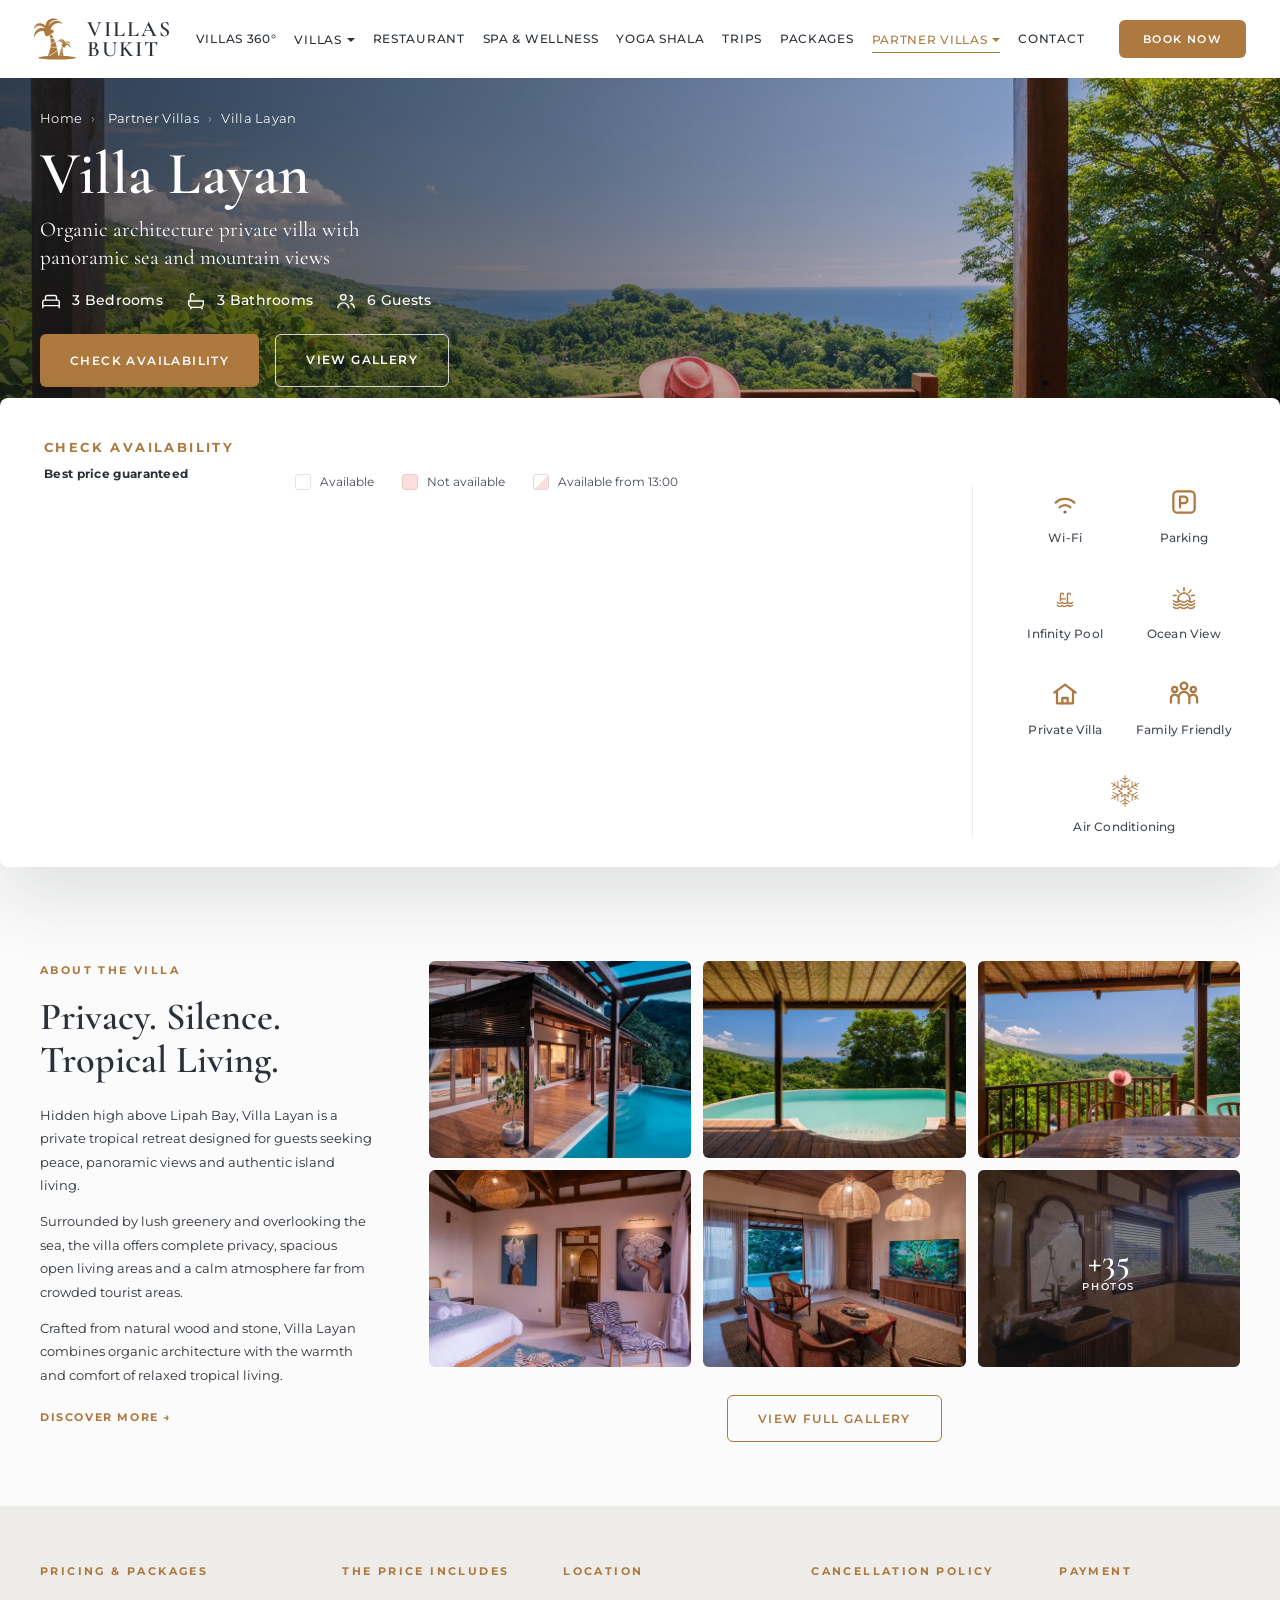
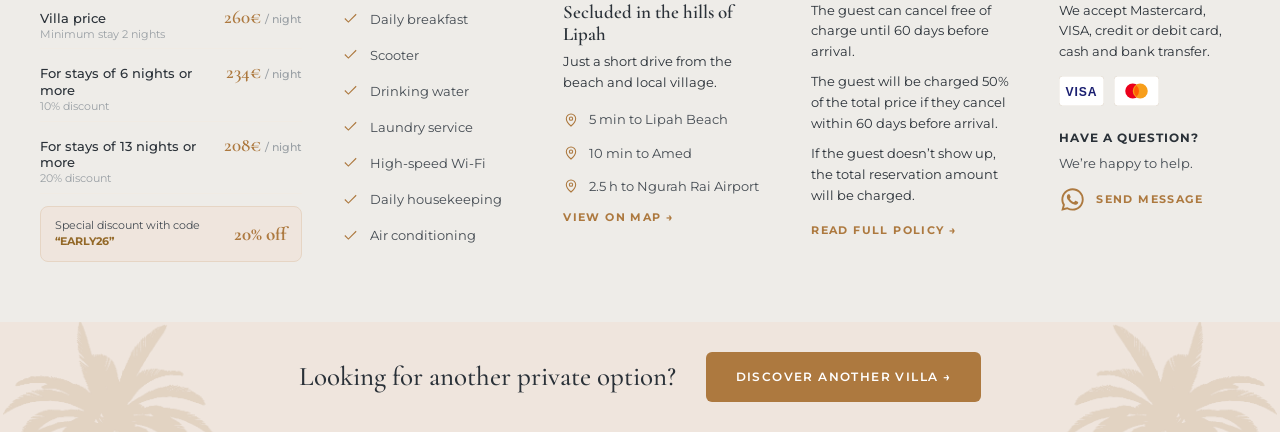
==== commit d826e1ac: "Add dedicated Layan hero photos (horizontal desktop / vertical mobile) Replace the shared aerial wit" ====
--- a/villa-layan/index.html
+++ b/villa-layan/index.html
@@ -93,7 +93,9 @@
 
 <!-- ============ HERO ============ -->
 <header class="hero">
-  <div class="hero-bg" style="background-image:url('../images/villa-layan/main.webp')"></div>
+  <!-- laptop/desktop: horizontal photo; mobile (<=760px): vertical photo. overlay (.hero::after) kept -->
+  <div class="hero-bg hero-bg-photo" style="background-image:url('../images/villa-layan/layan-hero-desktop.webp')"></div>
+  <div class="hero-bg hero-bg-photo-m" style="background-image:url('../images/villa-layan/layan-hero-mobile.webp')"></div>
   <div class="container">
     <div class="hero-inner">
       <nav class="breadcrumb">
--- a/css/style.css
+++ b/css/style.css
@@ -171,10 +171,12 @@
 /* Layan still uses the shared aerial (cropped to its own villa); Sana now has a dedicated
    laptop photo (lounge + sea view) on desktop and a portrait reel video on mobile */
 body[data-villa="sana"] .hero-bg-photo { background-position: center; }   /* Sana laptop hero crop */
-body[data-villa="layan"] .hero-bg { background-position: left top; }      /* Layan = left villa, upper-left */
+body[data-villa="layan"] .hero-bg-photo { background-position: center; }      /* Layan desktop = terrace + sea view */
+body[data-villa="layan"] .hero-bg-photo-m { background-position: center; }    /* Layan mobile = pool + hat (vertical) */
 @keyframes heroZoom { to { transform: scale(1); } }
 /* hero media swap — laptop shows the photo (above); mobile (<=760px, see media query) shows the reel */
 .hero-bg-video { display: none; background: #14181c; object-fit: cover; }
+.hero-bg-photo-m { display: none; }   /* Layan mobile photo — shown only <=760px (see media query) */
 .hero::after { content: ''; position: absolute; inset: 0; background: linear-gradient(105deg, rgba(20,24,28,.72) 0%, rgba(20,24,28,.42) 42%, rgba(20,24,28,.12) 72%, rgba(20,24,28,.04) 100%); }
 .hero .container { position: relative; z-index: 2; display: flex; flex-direction: column; justify-content: flex-start; padding-top: 30px; padding-bottom: 40px; width: 100%; }
 .hero-inner { max-width: 640px; }
@@ -188,6 +190,15 @@
 .hero-spec { display: flex; align-items: center; gap: 10px; color: #fff; font-size: 13.5px; font-weight: 500; letter-spacing: .3px; }
 .hero-spec svg { width: 22px; height: 22px; stroke: #fff; fill: none; stroke-width: 1.5; opacity: 1; }
 .hero-buttons { display: flex; gap: 16px; flex-wrap: wrap; }
+/* Villa Sana desktop hero: the photo is the focus, so drop the grey veil entirely and
+   keep the white text legible with a soft shadow instead (Layan + mobile keep their gradient). */
+@media (min-width: 761px) {
+  body[data-villa="sana"] .hero::after { background: none; }
+  body[data-villa="sana"] .breadcrumb,
+  body[data-villa="sana"] .hero h1,
+  body[data-villa="sana"] .hero-sub,
+  body[data-villa="sana"] .hero-spec { text-shadow: 0 1px 2px rgba(0,0,0,.78), 0 2px 10px rgba(0,0,0,.62), 0 0 30px rgba(0,0,0,.45); }
+}
 
 /* ===================== CHECK AVAILABILITY ===================== */
 /* floating white card that overlaps the hero; hero image shows in the side
@@ -437,6 +448,7 @@
   .hero { min-height: 86vh; }
   /* swap the laptop photo for the portrait reel video */
   .hero-bg-photo { display: none; }
+  .hero-bg-photo-m { display: block; }
   .hero-bg-video { display: block; width: 100%; height: 100%; object-fit: cover; transform: none; animation: none; }
   .hero::after { background: linear-gradient(to bottom, rgba(20,24,28,.28) 0%, rgba(20,24,28,.5) 58%, rgba(20,24,28,.74) 100%); }
   /* breadcrumb pinned to the top of the hero; title + specs + CTAs at the bottom */
